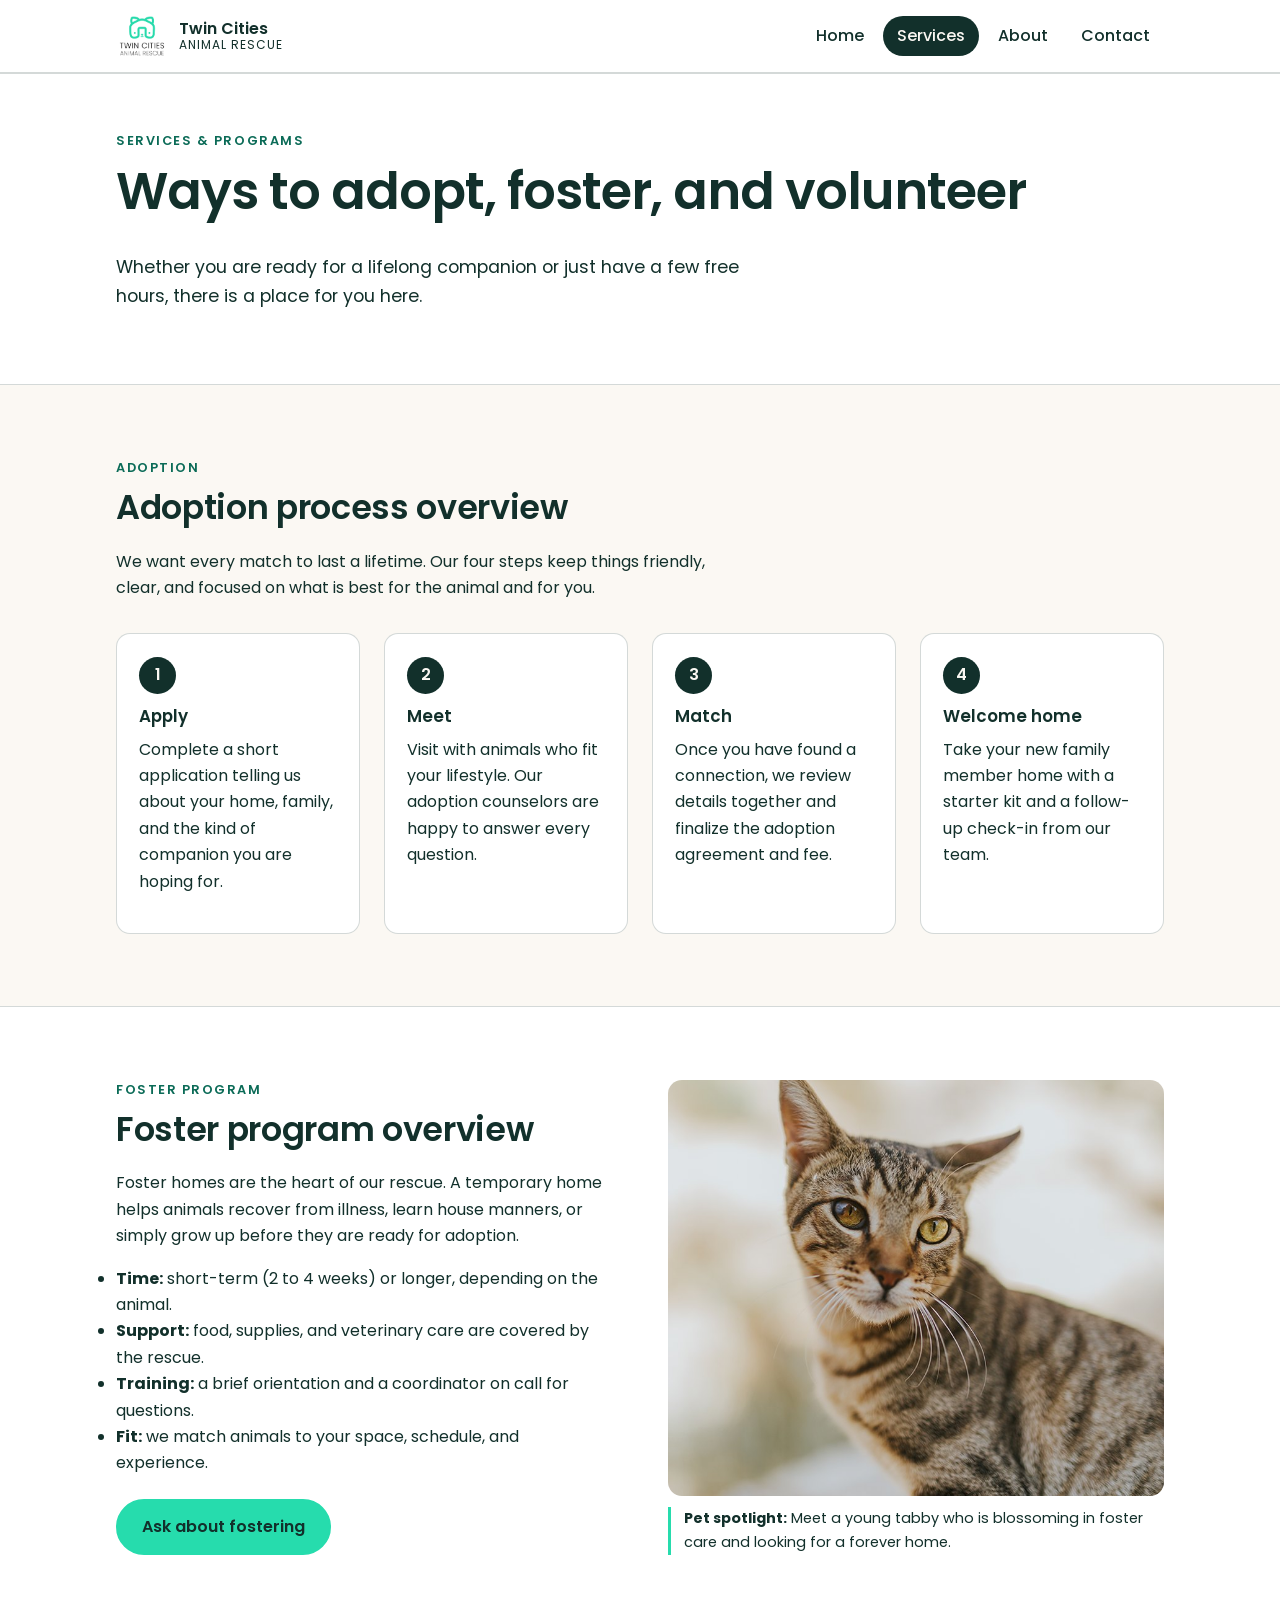
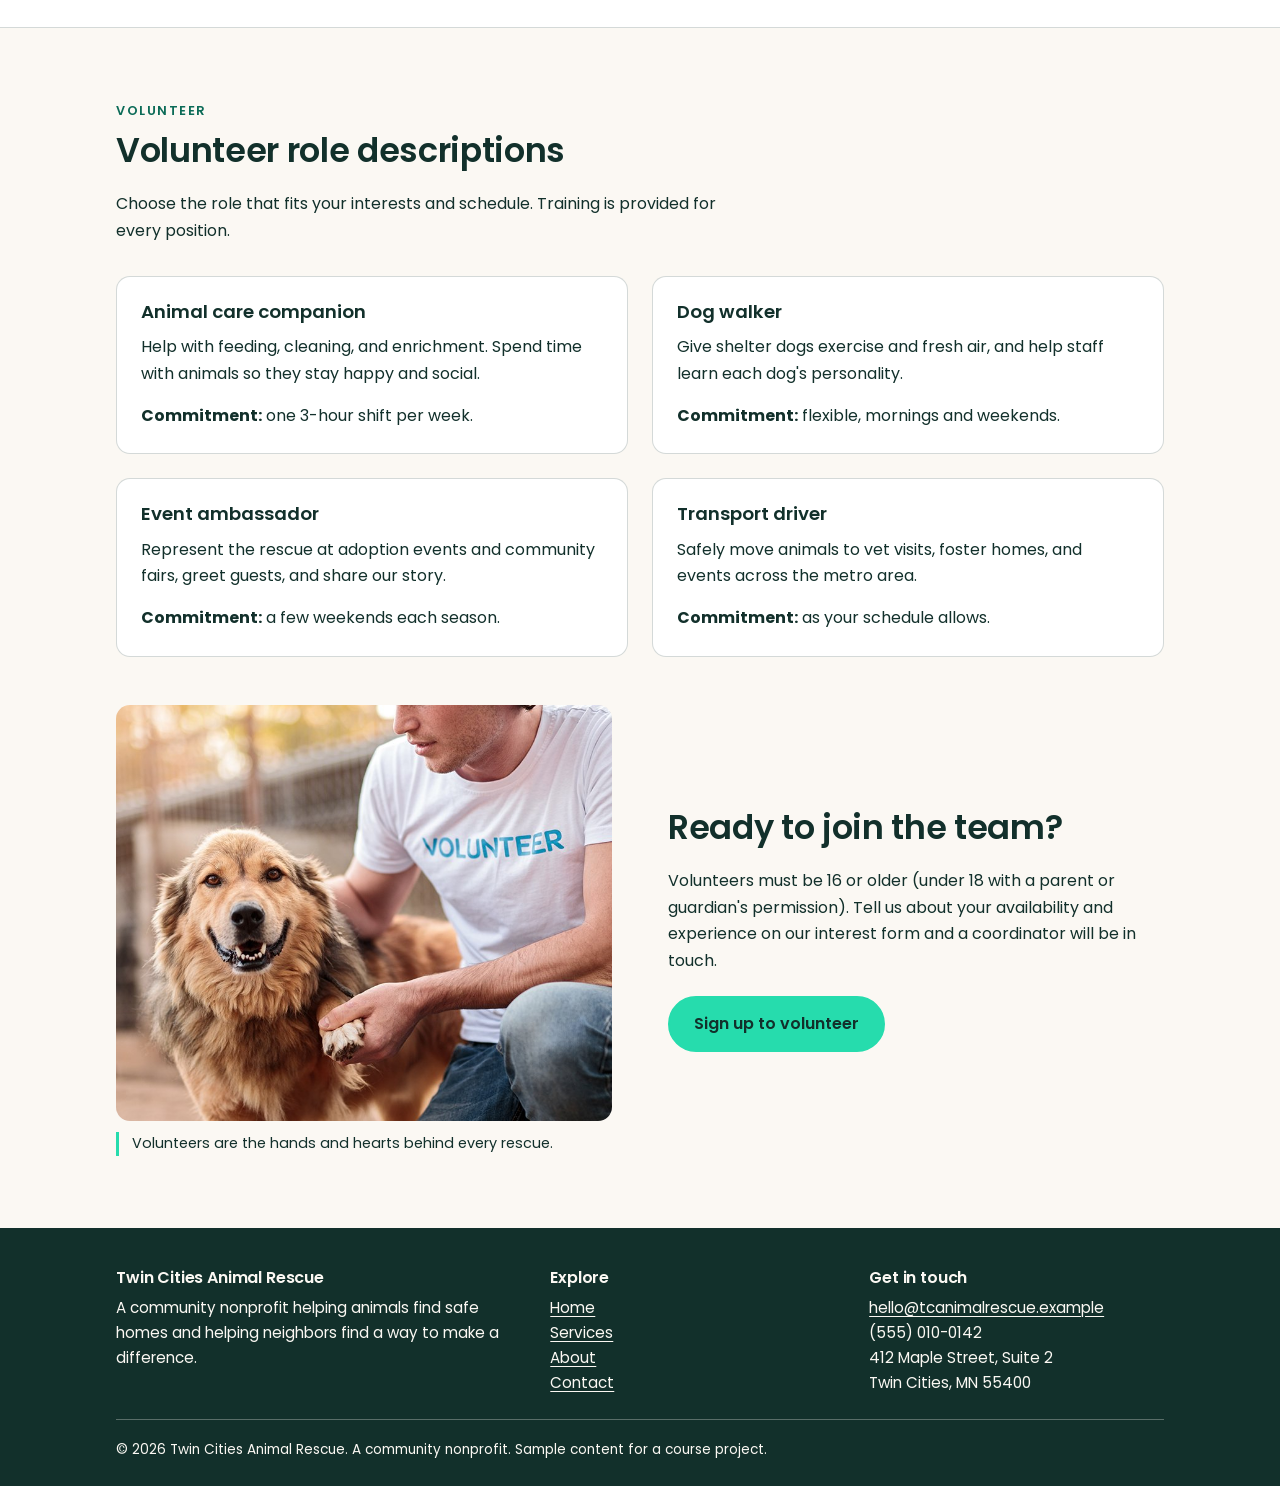
==== services.html @ 6939799d "All files" ====
<!DOCTYPE html>
<html lang="en">
<head>
<meta charset="utf-8">
<meta name="viewport" content="width=device-width, initial-scale=1">
<title>Services | Twin Cities Animal Rescue</title>
<meta name="description" content="Adoption, foster, and volunteer programs at Twin Cities Animal Rescue.">
<link rel="preconnect" href="https://fonts.googleapis.com">
<link rel="preconnect" href="https://fonts.gstatic.com" crossorigin>
<link href="https://fonts.googleapis.com/css2?family=Poppins:wght@400;500;600&display=swap" rel="stylesheet">
<link rel="stylesheet" href="styles.css">
</head>
<body>
<a class="skip" href="#main">Skip to main content</a>
<header class="site-header">
  <div class="wrap">
    <a class="brand" href="index.html">
      <img src="images/logo.png" alt="Twin Cities Animal Rescue logo: a teal cat and dog face forming a house">
      <span>Twin Cities<small>Animal Rescue</small></span>
    </a>
    <nav aria-label="Main navigation"><ul><li><a href="index.html">Home</a></li><li><a href="services.html" aria-current="page">Services</a></li><li><a href="about.html">About</a></li><li><a href="contact.html">Contact</a></li></ul></nav>
  </div>
</header>
<main id="main">

<div class="page-hero">
  <div class="wrap">
    <span class="eyebrow">Services &amp; programs</span>
    <h1>Ways to adopt, foster, and volunteer</h1>
    <p class="lead">Whether you are ready for a lifelong companion or just have a few free hours, there is a place for you here.</p>
  </div>
</div>

<section id="adopt" aria-labelledby="adopt-h">
  <div class="wrap">
    <div class="section-head">
      <span class="eyebrow">Adoption</span>
      <h2 id="adopt-h">Adoption process overview</h2>
      <p>We want every match to last a lifetime. Our four steps keep things friendly, clear, and focused on what is best for the animal and for you.</p>
    </div>
    <ol class="steps">
      <li><h3>Apply</h3><p>Complete a short application telling us about your home, family, and the kind of companion you are hoping for.</p></li>
      <li><h3>Meet</h3><p>Visit with animals who fit your lifestyle. Our adoption counselors are happy to answer every question.</p></li>
      <li><h3>Match</h3><p>Once you have found a connection, we review details together and finalize the adoption agreement and fee.</p></li>
      <li><h3>Welcome home</h3><p>Take your new family member home with a starter kit and a follow-up check-in from our team.</p></li>
    </ol>
  </div>
</section>

<section class="band" id="foster" aria-labelledby="foster-h">
  <div class="wrap split">
    <div>
      <span class="eyebrow">Foster program</span>
      <h2 id="foster-h">Foster program overview</h2>
      <p>Foster homes are the heart of our rescue. A temporary home helps animals recover from illness, learn house manners, or simply grow up before they are ready for adoption.</p>
      <ul>
        <li><strong>Time:</strong> short-term (2 to 4 weeks) or longer, depending on the animal.</li>
        <li><strong>Support:</strong> food, supplies, and veterinary care are covered by the rescue.</li>
        <li><strong>Training:</strong> a brief orientation and a coordinator on call for questions.</li>
        <li><strong>Fit:</strong> we match animals to your space, schedule, and experience.</li>
      </ul>
      <div class="btn-row"><a class="btn" href="contact.html">Ask about fostering</a></div>
    </div>
    <figure>
      <img src="images/rescue-pet-spotlight.jpg" width="800" height="800" alt="A striped tabby cat with golden-green eyes and large ears glancing toward the camera">
      <figcaption><strong>Pet spotlight:</strong> Meet a young tabby who is blossoming in foster care and looking for a forever home.</figcaption>
    </figure>
  </div>
</section>

<section id="volunteer" aria-labelledby="vol-h">
  <div class="wrap">
    <div class="section-head">
      <span class="eyebrow">Volunteer</span>
      <h2 id="vol-h">Volunteer role descriptions</h2>
      <p>Choose the role that fits your interests and schedule. Training is provided for every position.</p>
    </div>
    <div class="cards two">
      <article class="card"><h3>Animal care companion</h3><p>Help with feeding, cleaning, and enrichment. Spend time with animals so they stay happy and social.</p><p><strong>Commitment:</strong> one 3-hour shift per week.</p></article>
      <article class="card"><h3>Dog walker</h3><p>Give shelter dogs exercise and fresh air, and help staff learn each dog's personality.</p><p><strong>Commitment:</strong> flexible, mornings and weekends.</p></article>
      <article class="card"><h3>Event ambassador</h3><p>Represent the rescue at adoption events and community fairs, greet guests, and share our story.</p><p><strong>Commitment:</strong> a few weekends each season.</p></article>
      <article class="card"><h3>Transport driver</h3><p>Safely move animals to vet visits, foster homes, and events across the metro area.</p><p><strong>Commitment:</strong> as your schedule allows.</p></article>
    </div>
    <div class="split spaced">
      <figure>
        <img src="images/rescue-volunteer.jpg" width="800" height="800" alt="A volunteer in a white VOLUNTEER t-shirt crouching beside a fluffy tan dog and gently holding its paw">
        <figcaption>Volunteers are the hands and hearts behind every rescue.</figcaption>
      </figure>
      <div>
        <h2>Ready to join the team?</h2>
        <p>Volunteers must be 16 or older (under 18 with a parent or guardian's permission). Tell us about your availability and experience on our interest form and a coordinator will be in touch.</p>
        <div class="btn-row"><a class="btn" href="contact.html">Sign up to volunteer</a></div>
      </div>
    </div>
  </div>
</section>

</main>
<footer class="site-footer">
  <div class="wrap">
    <div>
      <h2>Twin Cities Animal Rescue</h2>
      <p>A community nonprofit helping animals find safe homes and helping neighbors find a way to make a difference.</p>
    </div>
    <div>
      <h2>Explore</h2>
      <ul><li><a href="index.html">Home</a></li><li><a href="services.html">Services</a></li><li><a href="about.html">About</a></li><li><a href="contact.html">Contact</a></li></ul>
    </div>
    <div>
      <h2>Get in touch</h2>
      <ul>
        <li><a href="mailto:hello@tcanimalrescue.example">hello@tcanimalrescue.example</a></li>
        <li>(555) 010-0142</li>
        <li>412 Maple Street, Suite 2<br>Twin Cities, MN 55400</li>
      </ul>
    </div>
    <p class="legal">&copy; 2026 Twin Cities Animal Rescue. A community nonprofit. Sample content for a course project.</p>
  </div>
</footer>
</body>
</html>
---- styles.css ----
/* ==========================================================
   Twin Cities Animal Rescue: design system
   Palette (4 main colors, plus white and tints of the ink color):
     --ink    #12302b  deep green: text, dark sections, footer
     --teal   #26dcad  brand teal from the logo: buttons, accents
     --cream  #fbf8f3  warm page background
     --green  #0b6b57  darker teal: links, labels, small accents
   Font: Poppins only (system sans-serif as the fallback)
   Approach: mobile-first. Base styles are for small screens;
   min-width media queries add columns on larger screens.
   ========================================================== */

:root{
  --ink:#12302b;
  --teal:#26dcad;
  --cream:#fbf8f3;
  --green:#0b6b57;
  --white:#ffffff;
  --line:rgba(18,48,43,.18);
  --radius:14px;
  --gap:1.5rem;
}

*,*::before,*::after{box-sizing:border-box}

body{
  margin:0;
  font-family:"Poppins",sans-serif;
  font-size:1rem;
  line-height:1.65;
  color:var(--ink);
  background:var(--cream);
}

img{max-width:100%;height:auto;display:block}
picture{display:block}
figure{margin:0}
p{margin:0 0 1em}
ul,ol{margin:0;padding:0}
a{color:var(--green);text-underline-offset:3px}
a:hover{color:var(--ink)}
:focus-visible{outline:3px solid var(--green);outline-offset:3px;border-radius:4px}
.dark :focus-visible,.site-footer :focus-visible{outline-color:var(--teal)}

.skip{position:absolute;left:-999px;top:.5rem;background:var(--ink);color:var(--cream);padding:.6rem 1rem;border-radius:8px;z-index:100}
.skip:focus{left:.5rem}

/* ---------- type scale ---------- */
h1,h2,h3{line-height:1.2;margin:0 0 .6em;font-weight:600}
h1{font-size:2rem;letter-spacing:-.02em}
h2{font-size:1.5rem;letter-spacing:-.01em}
h3{font-size:1.15rem}
.eyebrow{display:block;font-size:.8rem;font-weight:600;letter-spacing:.12em;text-transform:uppercase;color:var(--green);margin-bottom:.6rem}
.lead{font-size:1.1rem;max-width:60ch}
.hint{font-size:.9rem}

/* ---------- layout containers ---------- */
.wrap{width:100%;max-width:68rem;margin:0 auto;padding:0 1.25rem}
section{padding:3rem 0}
.band,.page-hero{background:var(--white);border-block:1px solid var(--line)}
.page-hero{padding:2.5rem 0}
.dark{background:var(--ink);color:var(--cream)}
.dark h2{color:var(--cream)}
.dark .eyebrow{color:var(--teal)}
.section-head{max-width:62ch;margin-bottom:2rem}

/* ---------- header and navigation (flexbox) ---------- */
.site-header{background:var(--white);border-bottom:1px solid var(--line)}
.site-header .wrap{display:flex;flex-direction:column;align-items:flex-start;gap:.5rem;padding-block:.75rem}
.brand{display:flex;align-items:center;gap:.7rem;text-decoration:none;color:var(--ink);font-weight:600;line-height:1.2}
.brand img{width:52px}
.brand small{display:block;font-weight:400;font-size:.75rem;letter-spacing:.08em;text-transform:uppercase}
nav ul{list-style:none;display:flex;flex-wrap:wrap;gap:.25rem}
nav a{display:block;padding:.45rem .9rem;border-radius:999px;color:var(--ink);font-weight:500;text-decoration:none}
nav a:hover{background:var(--cream)}
nav a[aria-current="page"]{background:var(--ink);color:var(--cream)}

/* ---------- buttons ---------- */
.btn{display:inline-block;background:var(--teal);color:var(--ink);font:inherit;font-weight:600;padding:.8rem 1.5rem;border:2px solid var(--teal);border-radius:999px;text-decoration:none;cursor:pointer;transition:background .15s,color .15s}
.btn:hover{background:var(--ink);border-color:var(--ink);color:var(--cream)}
.btn.ghost{background:transparent;border-color:var(--ink)}
.btn.ghost:hover{background:var(--ink);color:var(--cream)}
.btn-row{display:flex;flex-wrap:wrap;gap:.8rem;margin-top:1.4rem}

/* ---------- hero and two-column "split" (stacked on mobile) ---------- */
.hero{padding:2rem 0 3rem}
.hero .wrap,.split{display:flex;flex-direction:column;gap:2rem}
.rounded,.hero img,figure img{border-radius:var(--radius)}
figure img{width:100%;max-height:26rem;object-fit:cover}
.hero img{box-shadow:0 18px 40px -18px rgba(18,48,43,.5)}
.split.spaced{margin-top:3rem}
figcaption{font-size:.9rem;margin-top:.7rem;padding-left:.8rem;border-left:3px solid var(--teal)}
.dark figcaption{color:var(--cream)}

/* ---------- impact statistics ---------- */
.stats{list-style:none;display:flex;flex-wrap:wrap;gap:var(--gap)}
.stats li{flex:1 1 100%;border-top:3px solid var(--teal);padding-top:1rem}
.stats strong{display:block;font-size:2.4rem;line-height:1;font-weight:600;color:var(--teal)}
.stats span{display:block;margin-top:.5rem}

/* ---------- cards (flex-wrap rows) ---------- */
.cards{list-style:none;display:flex;flex-wrap:wrap;gap:var(--gap)}
.card{flex:1 1 100%;background:var(--white);border:1px solid var(--line);border-radius:var(--radius);padding:1.5rem}
.card p:last-child{margin-bottom:0}
.tag{display:inline-block;font-size:.78rem;font-weight:600;color:var(--green);border:1px solid var(--green);padding:.1rem .7rem;border-radius:999px;margin-bottom:.7rem}
.partners strong{display:block}

/* ---------- adoption steps ---------- */
.steps{list-style:none;display:flex;flex-wrap:wrap;gap:var(--gap);counter-reset:s}
.steps li{flex:1 1 100%;counter-increment:s;background:var(--white);border:1px solid var(--line);border-radius:var(--radius);padding:1.4rem}
.steps li::before{content:counter(s);display:flex;align-items:center;justify-content:center;width:2.3rem;height:2.3rem;border-radius:50%;background:var(--ink);color:var(--cream);font-weight:600;margin-bottom:.8rem}
.steps h3{font-size:1.05rem}

/* ---------- audio message ---------- */
.message{background:var(--white);border:1px solid var(--line);border-radius:var(--radius);padding:1.5rem;margin-bottom:2rem}
.message h2{font-size:1.25rem}
audio{width:100%;margin:.5rem 0 1rem}
summary{cursor:pointer;font-weight:500;color:var(--green)}

/* ---------- contact page layout ---------- */
.contact-layout{display:flex;flex-direction:column;gap:2.5rem}
.contact-info h2:not(:first-child){margin-top:2rem}
.info-list{list-style:none}
.info-list li{display:flex;justify-content:space-between;gap:1rem;padding:.8rem 0;border-bottom:1px solid var(--line)}
.info-list li:last-child{border-bottom:0}

/* ---------- form ---------- */
form{background:var(--white);border:1px solid var(--line);border-radius:var(--radius);padding:1.25rem}
fieldset{border:1px solid var(--line);border-radius:var(--radius);padding:1rem 1.25rem;margin:0 0 1.25rem}
legend{font-weight:600;padding:0 .5rem}
.field{display:flex;flex-direction:column;gap:.35rem;margin-bottom:1rem}
.field:last-child{margin-bottom:0}
label{font-weight:500}
.req{font-weight:600}
input[type=text],input[type=email],select,textarea{width:100%;font:inherit;color:var(--ink);background:var(--white);padding:.7rem .9rem;border:2px solid var(--ink);border-radius:10px}
input:focus,select:focus,textarea:focus{outline:3px solid var(--teal);outline-offset:1px}
textarea{min-height:8rem;resize:vertical}
.options{display:flex;flex-direction:column;gap:.4rem}
.options label{display:flex;align-items:center;gap:.6rem;font-weight:400}
.options input{width:1.2rem;height:1.2rem;accent-color:var(--green)}

/* ---------- footer ---------- */
.site-footer{background:var(--ink);color:var(--cream);padding:2.5rem 0 1.5rem;font-size:.95rem}
.site-footer .wrap{display:flex;flex-direction:column;gap:1.5rem}
.site-footer h2{font-size:1rem;color:var(--cream);margin-bottom:.5rem}
.site-footer a{color:var(--cream)}
.site-footer ul{list-style:none}
.site-footer .legal{margin:0;padding-top:1.2rem;border-top:1px solid rgba(251,248,243,.3);font-size:.85rem}

/* ==========================================================
   Larger screens (min-width media queries)
   ========================================================== */

/* tablets: 40em = 640px */
@media (min-width:40em){
  h1{font-size:2.6rem}
  h2{font-size:1.8rem}
  .stats li{flex-basis:calc(50% - var(--gap)/2)}
  .steps li,.cards.two .card,.cards.six .card{flex-basis:calc(50% - var(--gap)/2)}
  form{padding:2rem}
}

/* laptops and desktops: 56em = 896px */
@media (min-width:56em){
  h1{font-size:3.2rem}
  h2{font-size:2.1rem}
  section{padding:4.5rem 0}
  .page-hero{padding:3.5rem 0}
  .site-header{position:sticky;top:0;z-index:50}
  .site-header .wrap{flex-direction:row;align-items:center;justify-content:space-between}
  .hero .wrap,.split,.contact-layout{flex-direction:row;align-items:center;gap:3.5rem}
  .contact-layout{align-items:flex-start}
  .hero .wrap>*,.split>*,.contact-layout>*{flex:1 1 0;min-width:0}
  .hero .wrap>div{flex:1.1 1 0}
  .stats li{flex-basis:calc(25% - var(--gap)*.75)}
  .steps li{flex-basis:calc(25% - var(--gap)*.75)}
  .cards.three .card,.cards.six .card{flex-basis:calc(33.333% - var(--gap)*.667)}
  .site-footer .wrap{flex-direction:row;flex-wrap:wrap}
  .site-footer .wrap>div{flex:1 1 12rem}
  .site-footer .wrap>div:first-child{flex:1.5 1 16rem}
  .site-footer .legal{flex-basis:100%}
}

@media (prefers-reduced-motion:reduce){*{transition:none!important}}
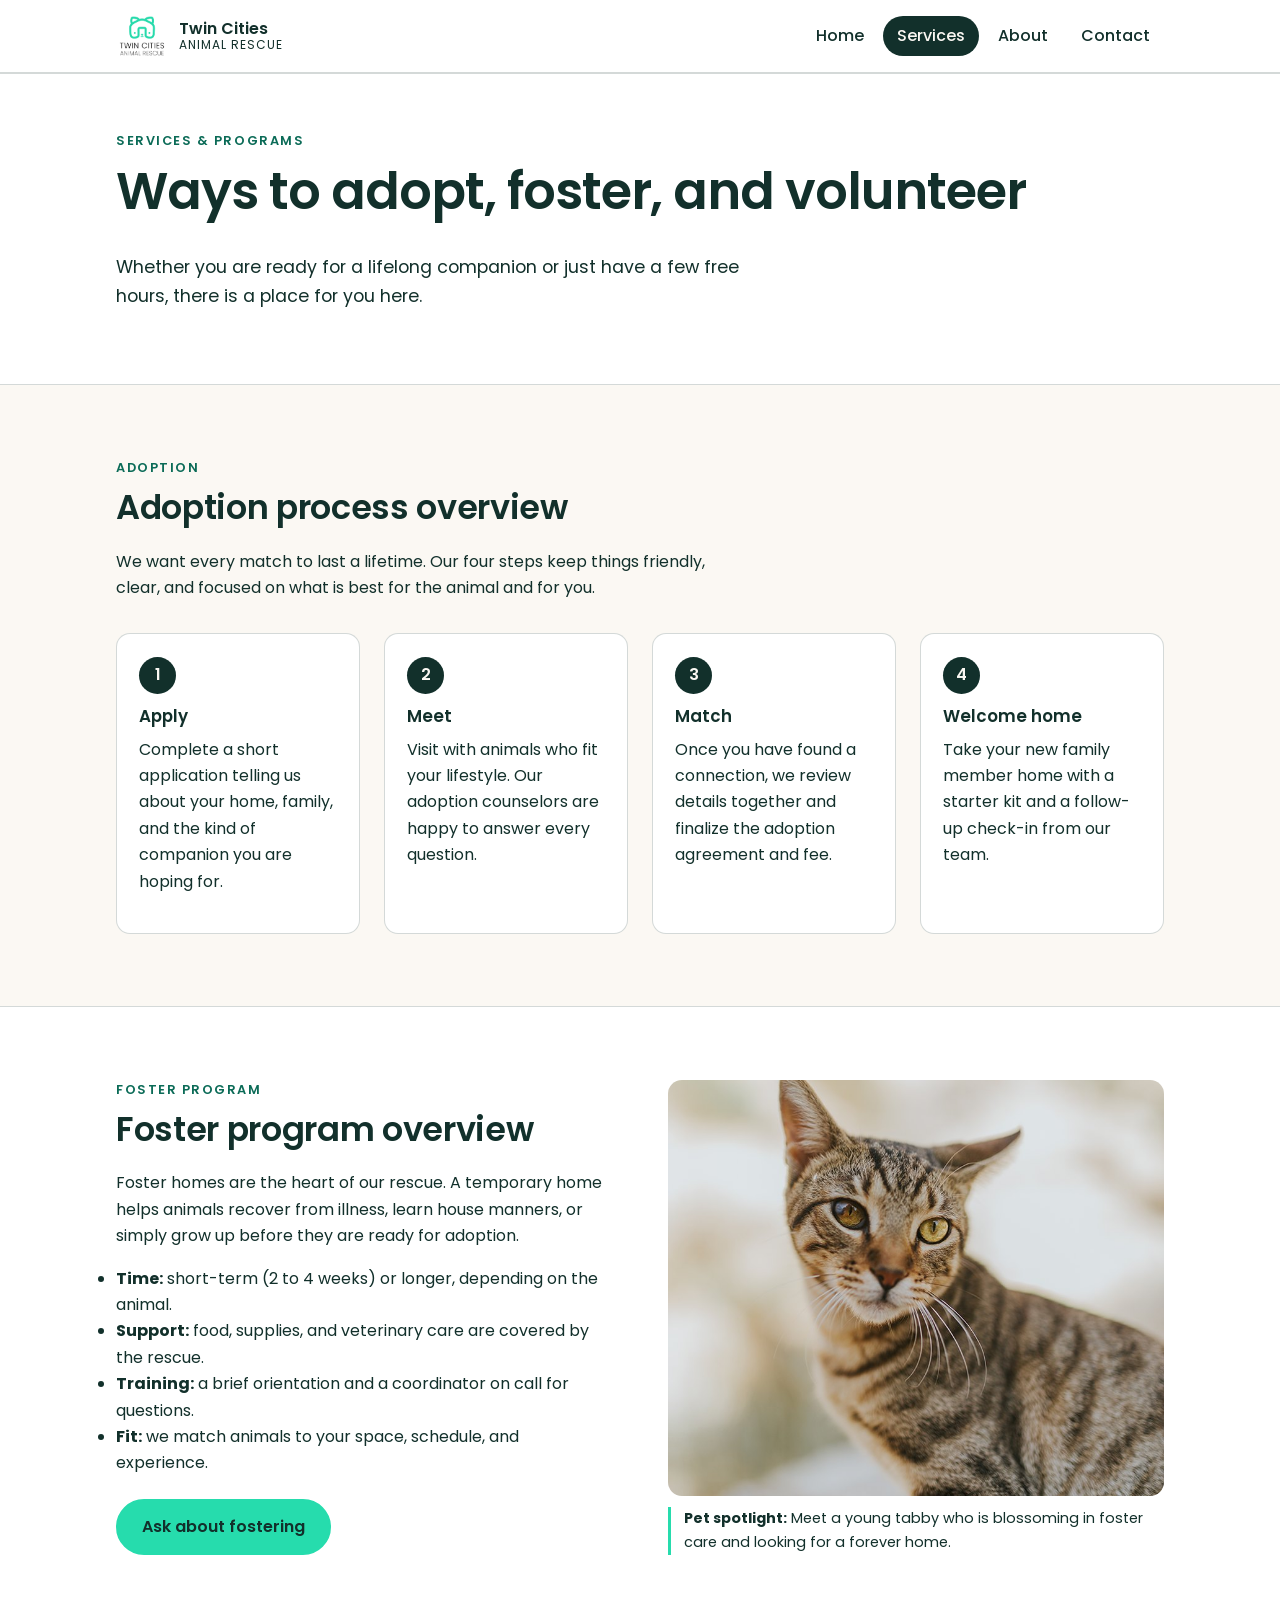
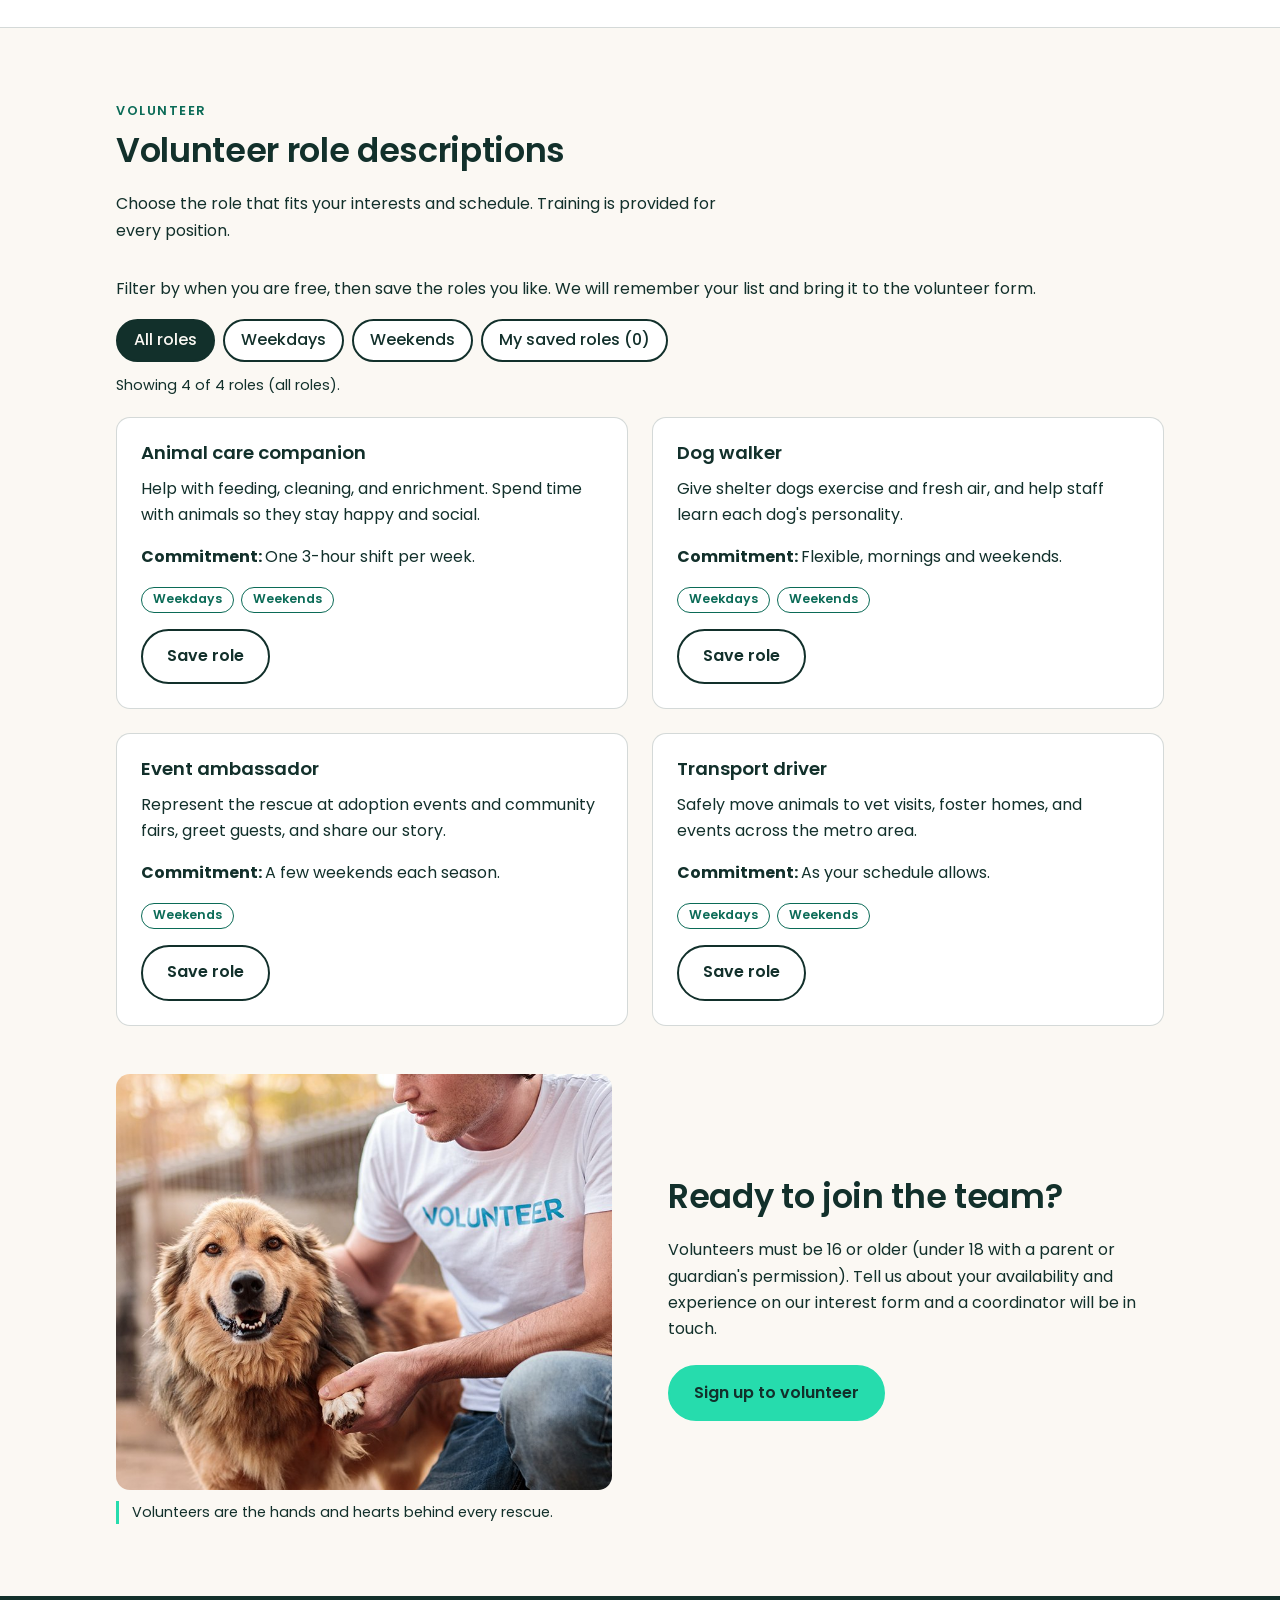
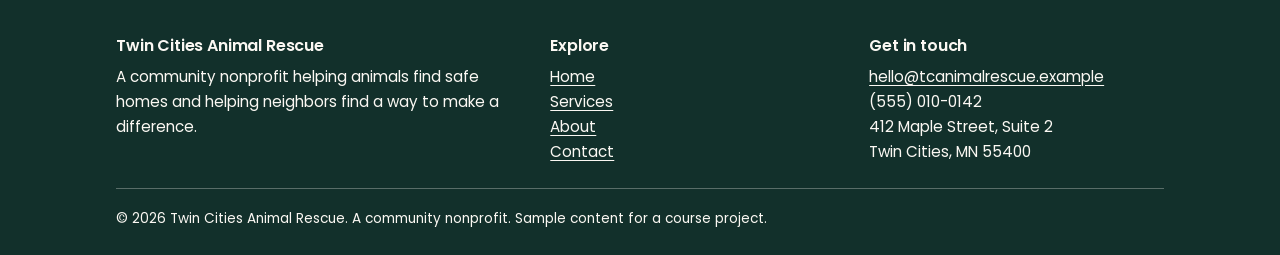
==== commit 4c511a44: "Add files via upload" ====
--- a/services.html
+++ b/services.html
@@ -75,12 +75,25 @@
       <h2 id="vol-h">Volunteer role descriptions</h2>
       <p>Choose the role that fits your interests and schedule. Training is provided for every position.</p>
     </div>
-    <div class="cards two">
+    <div id="role-tools" hidden>
+      <p>Filter by when you are free, then save the roles you like. We will remember your list and bring it to the volunteer form.</p>
+      <div class="chips" id="role-filters" role="group" aria-label="Filter volunteer roles by availability"></div>
+      <p class="status" id="role-status" role="status" aria-live="polite"></p>
+    </div>
+    <div class="cards two" id="role-list">
       <article class="card"><h3>Animal care companion</h3><p>Help with feeding, cleaning, and enrichment. Spend time with animals so they stay happy and social.</p><p><strong>Commitment:</strong> one 3-hour shift per week.</p></article>
       <article class="card"><h3>Dog walker</h3><p>Give shelter dogs exercise and fresh air, and help staff learn each dog's personality.</p><p><strong>Commitment:</strong> flexible, mornings and weekends.</p></article>
       <article class="card"><h3>Event ambassador</h3><p>Represent the rescue at adoption events and community fairs, greet guests, and share our story.</p><p><strong>Commitment:</strong> a few weekends each season.</p></article>
       <article class="card"><h3>Transport driver</h3><p>Safely move animals to vet visits, foster homes, and events across the metro area.</p><p><strong>Commitment:</strong> as your schedule allows.</p></article>
     </div>
+    <aside class="saved-panel" id="saved-panel" aria-labelledby="saved-h" hidden>
+      <h3 id="saved-h">My saved roles <span id="saved-count"></span></h3>
+      <ul id="saved-list"></ul>
+      <div class="btn-row">
+        <a class="btn" href="contact.html#interest-form">Continue to the volunteer form</a>
+        <button class="btn ghost" type="button" data-clear="all">Clear my list</button>
+      </div>
+    </aside>
     <div class="split spaced">
       <figure>
         <img src="images/rescue-volunteer.jpg" width="800" height="800" alt="A volunteer in a white VOLUNTEER t-shirt crouching beside a fluffy tan dog and gently holding its paw">
@@ -117,5 +130,8 @@
     <p class="legal">&copy; 2026 Twin Cities Animal Rescue. A community nonprofit. Sample content for a course project.</p>
   </div>
 </footer>
+<script src="js/storage.js"></script>
+<script src="js/data.js"></script>
+<script src="js/roles.js"></script>
 </body>
 </html>
--- a/styles.css
+++ b/styles.css
@@ -22,6 +22,9 @@
 }
 
 *,*::before,*::after{box-sizing:border-box}
+
+/* Keep the hidden attribute working even on elements that set display (such as .field) */
+[hidden]{display:none!important}
 
 body{
   margin:0;
@@ -182,3 +185,52 @@
 }
 
 @media (prefers-reduced-motion:reduce){*{transition:none!important}}
+
+/* ==========================================================
+   Touchstone 4 additions: role finder, saved list, form feedback
+   (error red is a status color, used only for validation messages)
+   ========================================================== */
+:root{--error:#9b1c1c}
+
+.chips{display:flex;flex-wrap:wrap;gap:.5rem;margin-bottom:.75rem}
+.chip{font:inherit;font-weight:500;color:var(--ink);background:var(--white);border:2px solid var(--ink);border-radius:999px;padding:.4rem 1rem;cursor:pointer}
+.chip:hover{background:var(--cream)}
+.chip[aria-pressed="true"]{background:var(--ink);color:var(--cream)}
+.status{font-size:.9rem;margin-bottom:1.25rem}
+.empty{flex:1 1 100%;background:var(--white);border:1px dashed var(--ink);border-radius:var(--radius);padding:1.5rem;margin:0}
+
+.role-card{display:flex;flex-direction:column}
+.role-card .role-times{display:flex;flex-wrap:wrap;gap:.4rem;margin-bottom:1rem}
+.role-card .tag{margin-bottom:0}
+.role-save{align-self:flex-start;margin-top:auto}
+.role-save[aria-pressed="true"]{background:var(--ink);border-color:var(--ink);color:var(--cream)}
+
+.saved-panel{background:var(--white);border:2px solid var(--teal);border-radius:var(--radius);padding:1.25rem;margin-top:1.5rem}
+.saved-panel ul{list-style:none}
+.saved-panel li{display:flex;justify-content:space-between;align-items:center;gap:1rem;padding:.5rem 0;border-bottom:1px solid var(--line)}
+.link-button{font:inherit;color:var(--green);background:none;border:0;padding:.25rem;text-decoration:underline;cursor:pointer}
+.link-button:hover{color:var(--ink)}
+
+.saved-note{background:var(--cream);border-left:4px solid var(--teal);border-radius:8px;padding:.75rem 1rem;margin-bottom:1.25rem}
+.saved-note p{margin:0}
+input[readonly]{background:var(--cream)}
+
+.error{color:var(--error);font-size:.9rem;font-weight:500;margin:.25rem 0 0}
+.error::before{content:"\26A0\00a0"}
+[aria-invalid="true"]{border-color:var(--error)!important}
+.options [aria-invalid="true"]{outline:2px solid var(--error);outline-offset:2px}
+.error-summary{border:2px solid var(--error);border-radius:var(--radius);padding:1rem 1.25rem;margin-bottom:1.25rem}
+.error-summary h3{color:var(--error);font-size:1rem;margin-bottom:.4rem}
+.error-summary ul{padding-left:1.2rem}
+.error-summary a{color:var(--error)}
+.success{border:2px solid var(--green);background:var(--cream);border-radius:var(--radius);padding:1rem 1.25rem;margin-bottom:1.25rem}
+.success h3{font-size:1rem;color:var(--green);margin-bottom:.3rem}
+.success p{margin:0}
+
+@media (min-width:40em){
+  /* keep a lone last role card the same width as the others */
+  #role-list .card{flex:0 1 calc(50% - var(--gap)/2)}
+}
+@media (min-width:56em){
+  #role-list .card{flex-basis:calc(50% - var(--gap)/2)}
+}
